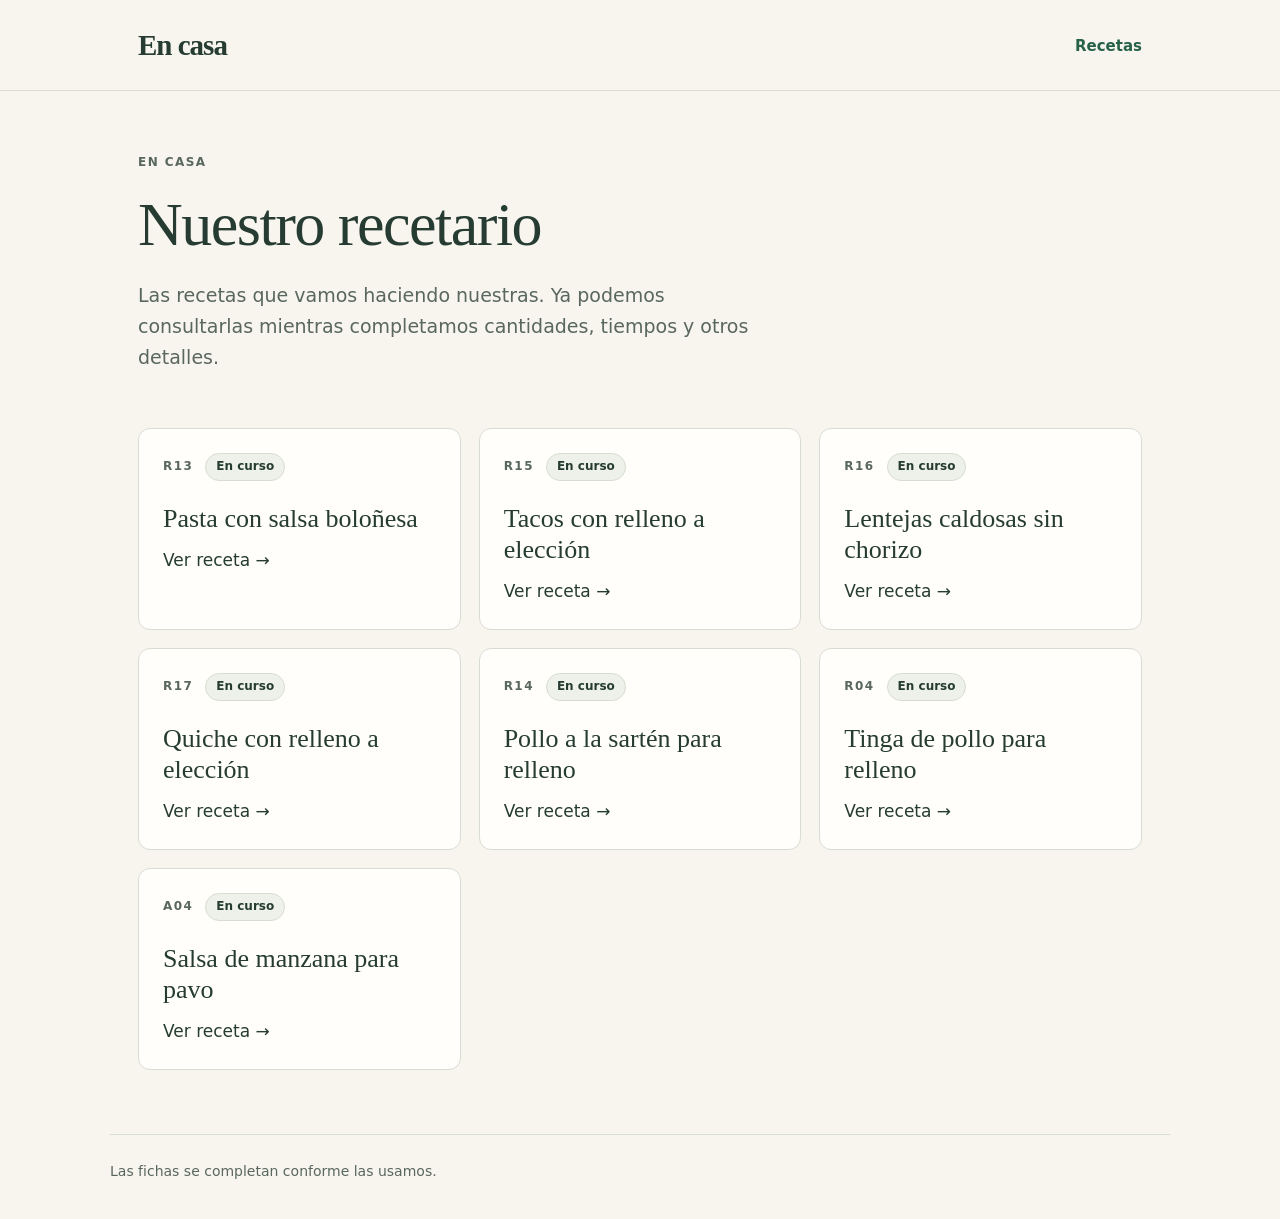
==== docs/index.html @ 9128fe12 "Publicar primera versión del recetario de casa" ====
<!doctype html>
<html lang="es">
<head>
  <meta charset="utf-8">
  <meta name="viewport" content="width=device-width, initial-scale=1">
  <meta name="description" content="El recetario de casa: preparaciones habituales y detalles por completar.">
  <title>Nuestro recetario · En casa</title>
  <link rel="stylesheet" href="assets/style.css">
</head>
<body>
  <header class="site-header">
    <div class="container header-inner">
      <a class="brand" href="index.html">En casa</a>
      <nav class="site-nav" aria-label="Navegación principal"><a href="index.html">Recetas</a></nav>
    </div>
  </header>
  <main class="container">
    <section class="hero">
      <p class="eyebrow">En casa</p>
      <h1>Nuestro recetario</h1>
      <p class="lead">Las recetas que vamos haciendo nuestras. Ya podemos consultarlas mientras completamos cantidades, tiempos y otros detalles.</p>
    </section>
    <div class="recipe-grid">
      <a class="recipe-card" href="recetas/R13_pasta_bolonesa.html">
        <div class="card-meta"><span class="recipe-id">R13</span><span class="status">En curso</span></div>
        <h2>Pasta con salsa boloñesa</h2>
        <span class="card-link">Ver receta <span aria-hidden="true">→</span></span>
      </a>
      <a class="recipe-card" href="recetas/R15_tacos.html">
        <div class="card-meta"><span class="recipe-id">R15</span><span class="status">En curso</span></div>
        <h2>Tacos con relleno a elección</h2>
        <span class="card-link">Ver receta <span aria-hidden="true">→</span></span>
      </a>
      <a class="recipe-card" href="recetas/R16_lentejas.html">
        <div class="card-meta"><span class="recipe-id">R16</span><span class="status">En curso</span></div>
        <h2>Lentejas caldosas sin chorizo</h2>
        <span class="card-link">Ver receta <span aria-hidden="true">→</span></span>
      </a>
      <a class="recipe-card" href="recetas/R17_quiche.html">
        <div class="card-meta"><span class="recipe-id">R17</span><span class="status">En curso</span></div>
        <h2>Quiche con relleno a elección</h2>
        <span class="card-link">Ver receta <span aria-hidden="true">→</span></span>
      </a>
      <a class="recipe-card" href="recetas/R14_pollo_sarten.html">
        <div class="card-meta"><span class="recipe-id">R14</span><span class="status">En curso</span></div>
        <h2>Pollo a la sartén para relleno</h2>
        <span class="card-link">Ver receta <span aria-hidden="true">→</span></span>
      </a>
      <a class="recipe-card" href="recetas/R04_tinga_pollo.html">
        <div class="card-meta"><span class="recipe-id">R04</span><span class="status">En curso</span></div>
        <h2>Tinga de pollo para relleno</h2>
        <span class="card-link">Ver receta <span aria-hidden="true">→</span></span>
      </a>
      <a class="recipe-card" href="recetas/A04_salsa_manzana.html">
        <div class="card-meta"><span class="recipe-id">A04</span><span class="status">En curso</span></div>
        <h2>Salsa de manzana para pavo</h2>
        <span class="card-link">Ver receta <span aria-hidden="true">→</span></span>
      </a>
    </div>
  </main>
  <footer class="site-footer container">Las fichas se completan conforme las usamos.</footer>
</body>
</html>
---- docs/assets/style.css ----
:root{color-scheme:light;--paper:#f8f5ef;--ink:#263c32;--muted:#59675e;--line:#d8ddd3;--accent:#276247;--wash:#edf1e9;--white:#fffefa}
*{box-sizing:border-box}body{margin:0;background:var(--paper);color:var(--ink);font:17px/1.65 system-ui,-apple-system,BlinkMacSystemFont,"Segoe UI",sans-serif}a{color:var(--accent);text-underline-offset:4px}a:focus-visible,button:focus-visible{outline:3px solid #be693c;outline-offset:5px}.container{max-width:1060px;margin:auto;padding:0 28px}.site-header{border-bottom:1px solid var(--line)}.header-inner{display:flex;justify-content:space-between;align-items:center;min-height:90px;gap:24px}.brand{font:700 29px Georgia,serif;letter-spacing:-1px;text-decoration:none;color:var(--ink)}.site-nav a{font-size:15px;font-weight:600;text-decoration:none;padding:12px 0}.hero{padding:62px 0 36px;max-width:710px}.eyebrow,.recipe-id{font-size:12px;font-weight:700;letter-spacing:.12em;text-transform:uppercase;color:var(--muted)}h1{font:400 clamp(37px,6vw,62px)/1.08 Georgia,serif;letter-spacing:-1.5px;margin:14px 0 22px}h2{font:400 28px/1.2 Georgia,serif;margin:38px 0 16px}h3{font-size:20px;line-height:1.35}p{margin:0 0 18px}.lead{font-size:19px;color:var(--muted);max-width:630px}.recipe-grid{display:grid;grid-template-columns:repeat(3,minmax(0,1fr));gap:18px;padding-bottom:64px}.recipe-card{display:flex;flex-direction:column;min-height:170px;background:var(--white);border:1px solid var(--line);border-radius:12px;padding:24px;color:var(--ink);text-decoration:none;transition:border-color .15s,background .15s}.recipe-card:hover{border-color:var(--accent);background:#f3f6ee}.card-meta,.recipe-meta{display:flex;align-items:center;gap:12px;flex-wrap:wrap}.recipe-card h2{font-size:26px;margin:22px 0 12px}.recipe-card p{font-size:15px;color:var(--muted);margin:0}.status{display:inline-block;font-size:12px;font-weight:600;letter-spacing:0;background:var(--wash);border:1px solid var(--line);border-radius:20px;padding:3px 10px;color:var(--ink)}.site-footer{padding:25px 0 35px;border-top:1px solid var(--line);font-size:14px;color:var(--muted)}.site-footer p{margin:0}.recipe-page{max-width:850px;padding-top:28px;padding-bottom:60px}.breadcrumb{font-size:14px;margin:0 0 35px}.recipe-heading h1{font-size:clamp(36px,5vw,51px);max-width:730px;margin:16px 0 24px}.recipe-meta{margin-bottom:26px}.print-button{font:inherit;font-size:14px;color:var(--accent);background:transparent;border:1px solid var(--line);border-radius:7px;padding:8px 14px;cursor:pointer}.notice{font-size:15px;padding:18px 20px;border-left:3px solid #b3804d;background:#f1ece0;margin:22px 0}.notice p:last-child,.recipe-intro p:last-child{margin-bottom:0}.recipe-intro{margin:24px 0}.table-wrap{width:100%;overflow-x:auto}table{width:100%;border-collapse:collapse;font-size:15px;background:var(--white)}th{text-align:left;background:var(--wash);font-weight:600}th,td{padding:13px 14px;border-bottom:1px solid var(--line);vertical-align:top}th:first-child{width:28%}td:nth-child(2){min-width:110px}td p{margin:0}li{padding-left:3px;margin-bottom:10px}ol,ul{padding-left:25px}.recipe-content{overflow-wrap:anywhere}.recipe-content h2{padding-top:15px;border-top:1px solid var(--line)}.recipe-content table{margin:20px 0}.ingredients h2{margin-top:30px}
@media(max-width:760px){.recipe-grid{grid-template-columns:repeat(2,minmax(0,1fr))}.hero{padding-top:38px}.container{padding-left:22px;padding-right:22px}}
@media(max-width:480px){body{font-size:16px}.container{padding-left:18px;padding-right:18px}.header-inner{min-height:74px}.recipe-grid{grid-template-columns:1fr;gap:12px;padding-bottom:40px}.recipe-card{min-height:0;padding:20px}.recipe-card h2{margin:15px 0 0}.hero{padding:32px 0 24px}.lead{font-size:17px}.recipe-page{padding-top:22px}.breadcrumb{margin-bottom:24px}th,td{padding:10px 9px;font-size:13px}th:first-child{width:28%}td:nth-child(2){min-width:76px}.notice{padding:14px}.recipe-content table{font-size:14px}}
@media print{body{background:white;color:black;font-size:11pt}.site-header,.site-footer,.breadcrumb,.print-button{display:none}.container{max-width:none;padding:0}.recipe-page{padding:0}h1,.recipe-heading h1{font-size:25pt}h2{font-size:18pt;break-after:avoid}.notice{font-size:10pt}tr{break-inside:avoid}a{color:inherit}.table-wrap{overflow:visible}}
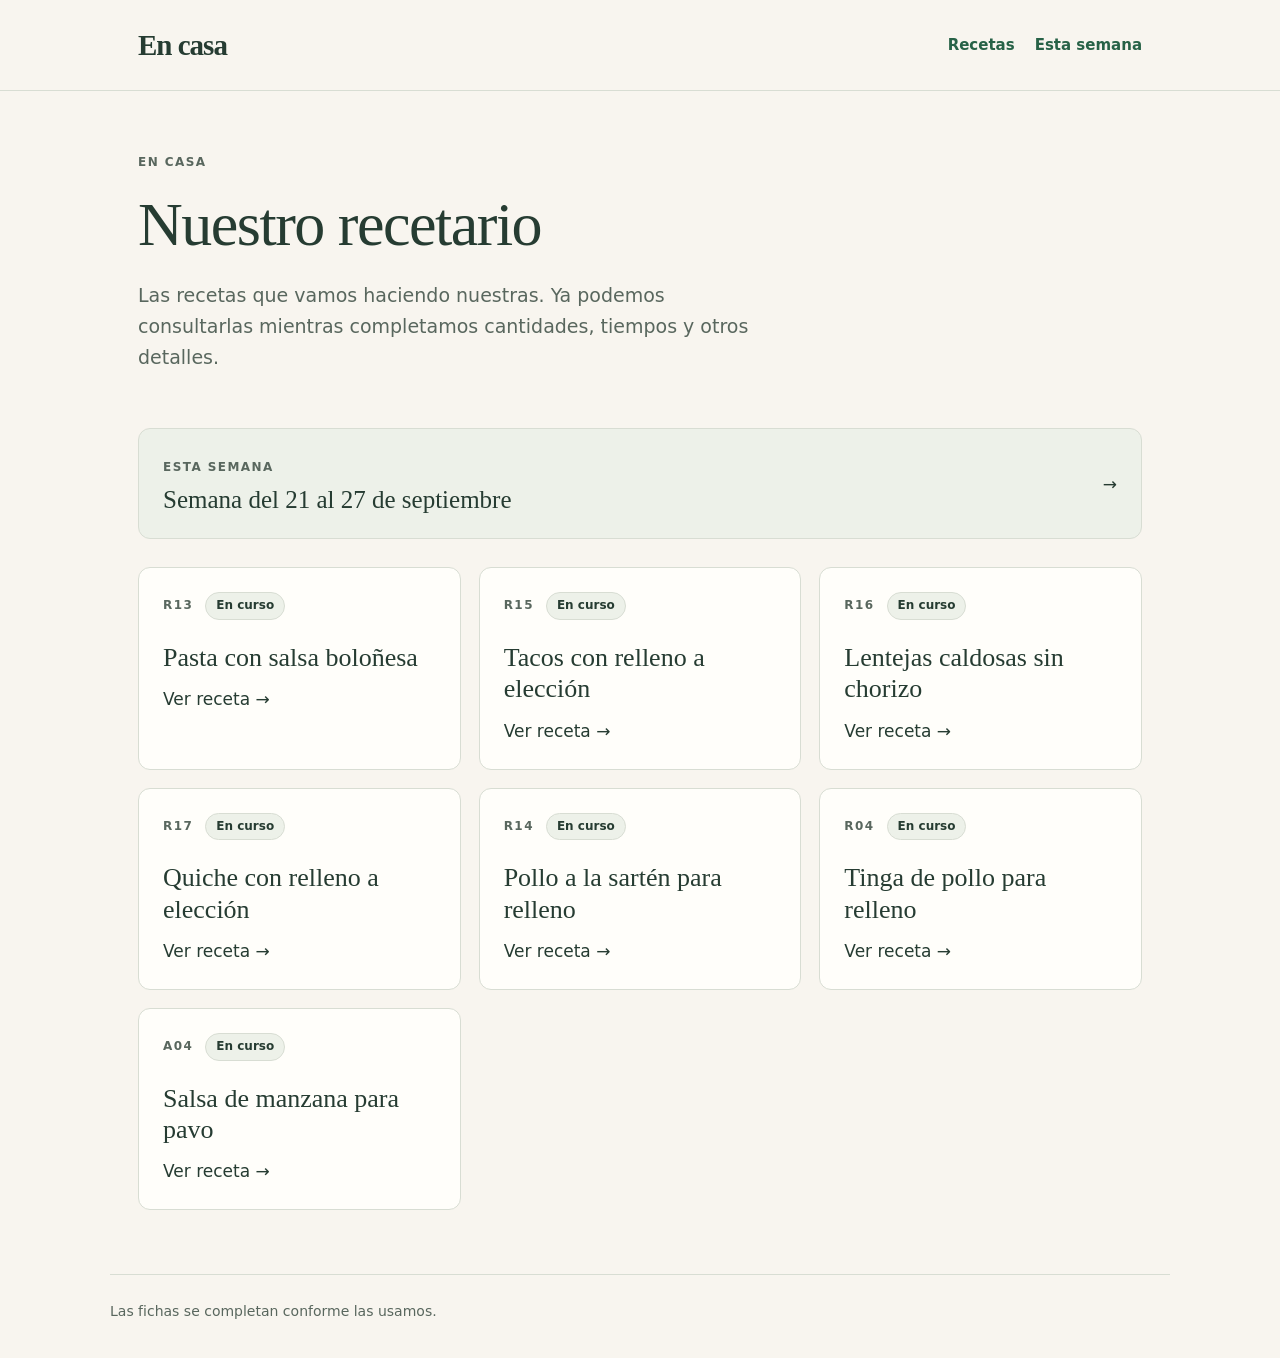
==== commit 5c99d3ea: "Añadir menú del primer piloto y navegación semanal" ====
--- a/docs/index.html
+++ b/docs/index.html
@@ -11,7 +11,7 @@
   <header class="site-header">
     <div class="container header-inner">
       <a class="brand" href="index.html">En casa</a>
-      <nav class="site-nav" aria-label="Navegación principal"><a href="index.html">Recetas</a></nav>
+      <nav class="site-nav" aria-label="Navegación principal"><a href="index.html">Recetas</a><a href="semanas/2026-09-21.html">Esta semana</a></nav>
     </div>
   </header>
   <main class="container">
@@ -20,6 +20,10 @@
       <h1>Nuestro recetario</h1>
       <p class="lead">Las recetas que vamos haciendo nuestras. Ya podemos consultarlas mientras completamos cantidades, tiempos y otros detalles.</p>
     </section>
+    <a class="week-banner" href="semanas/2026-09-21.html">
+      <span><span class="eyebrow">Esta semana</span><strong class="week-banner-title">Semana del 21 al 27 de septiembre</strong></span>
+      <span aria-hidden="true">→</span>
+    </a>
     <div class="recipe-grid">
       <a class="recipe-card" href="recetas/R13_pasta_bolonesa.html">
         <div class="card-meta"><span class="recipe-id">R13</span><span class="status">En curso</span></div>
--- a/docs/assets/style.css
+++ b/docs/assets/style.css
@@ -1,5 +1,7 @@
 :root{color-scheme:light;--paper:#f8f5ef;--ink:#263c32;--muted:#59675e;--line:#d8ddd3;--accent:#276247;--wash:#edf1e9;--white:#fffefa}
 *{box-sizing:border-box}body{margin:0;background:var(--paper);color:var(--ink);font:17px/1.65 system-ui,-apple-system,BlinkMacSystemFont,"Segoe UI",sans-serif}a{color:var(--accent);text-underline-offset:4px}a:focus-visible,button:focus-visible{outline:3px solid #be693c;outline-offset:5px}.container{max-width:1060px;margin:auto;padding:0 28px}.site-header{border-bottom:1px solid var(--line)}.header-inner{display:flex;justify-content:space-between;align-items:center;min-height:90px;gap:24px}.brand{font:700 29px Georgia,serif;letter-spacing:-1px;text-decoration:none;color:var(--ink)}.site-nav a{font-size:15px;font-weight:600;text-decoration:none;padding:12px 0}.hero{padding:62px 0 36px;max-width:710px}.eyebrow,.recipe-id{font-size:12px;font-weight:700;letter-spacing:.12em;text-transform:uppercase;color:var(--muted)}h1{font:400 clamp(37px,6vw,62px)/1.08 Georgia,serif;letter-spacing:-1.5px;margin:14px 0 22px}h2{font:400 28px/1.2 Georgia,serif;margin:38px 0 16px}h3{font-size:20px;line-height:1.35}p{margin:0 0 18px}.lead{font-size:19px;color:var(--muted);max-width:630px}.recipe-grid{display:grid;grid-template-columns:repeat(3,minmax(0,1fr));gap:18px;padding-bottom:64px}.recipe-card{display:flex;flex-direction:column;min-height:170px;background:var(--white);border:1px solid var(--line);border-radius:12px;padding:24px;color:var(--ink);text-decoration:none;transition:border-color .15s,background .15s}.recipe-card:hover{border-color:var(--accent);background:#f3f6ee}.card-meta,.recipe-meta{display:flex;align-items:center;gap:12px;flex-wrap:wrap}.recipe-card h2{font-size:26px;margin:22px 0 12px}.recipe-card p{font-size:15px;color:var(--muted);margin:0}.status{display:inline-block;font-size:12px;font-weight:600;letter-spacing:0;background:var(--wash);border:1px solid var(--line);border-radius:20px;padding:3px 10px;color:var(--ink)}.site-footer{padding:25px 0 35px;border-top:1px solid var(--line);font-size:14px;color:var(--muted)}.site-footer p{margin:0}.recipe-page{max-width:850px;padding-top:28px;padding-bottom:60px}.breadcrumb{font-size:14px;margin:0 0 35px}.recipe-heading h1{font-size:clamp(36px,5vw,51px);max-width:730px;margin:16px 0 24px}.recipe-meta{margin-bottom:26px}.print-button{font:inherit;font-size:14px;color:var(--accent);background:transparent;border:1px solid var(--line);border-radius:7px;padding:8px 14px;cursor:pointer}.notice{font-size:15px;padding:18px 20px;border-left:3px solid #b3804d;background:#f1ece0;margin:22px 0}.notice p:last-child,.recipe-intro p:last-child{margin-bottom:0}.recipe-intro{margin:24px 0}.table-wrap{width:100%;overflow-x:auto}table{width:100%;border-collapse:collapse;font-size:15px;background:var(--white)}th{text-align:left;background:var(--wash);font-weight:600}th,td{padding:13px 14px;border-bottom:1px solid var(--line);vertical-align:top}th:first-child{width:28%}td:nth-child(2){min-width:110px}td p{margin:0}li{padding-left:3px;margin-bottom:10px}ol,ul{padding-left:25px}.recipe-content{overflow-wrap:anywhere}.recipe-content h2{padding-top:15px;border-top:1px solid var(--line)}.recipe-content table{margin:20px 0}.ingredients h2{margin-top:30px}
+.header-inner{flex-wrap:wrap}.site-nav{display:flex;flex-wrap:wrap;gap:8px 20px}.site-nav a{white-space:nowrap}.week-banner{display:flex;align-items:center;justify-content:space-between;gap:20px;padding:22px 24px;margin:0 0 28px;background:var(--wash);border:1px solid var(--line);border-radius:12px;text-decoration:none;color:var(--ink)}.week-banner:hover{border-color:var(--accent)}.week-banner-title{display:block;font:400 25px/1.3 Georgia,serif;margin-top:5px}.week-period{color:var(--muted);font-size:15px}.week-content{margin-top:28px}.week-content table{table-layout:fixed}.week-content th:first-child{width:18%}.week-content th:nth-child(2),.week-content th:nth-child(3){width:41%}.week-content td{min-width:0;overflow-wrap:anywhere}
 @media(max-width:760px){.recipe-grid{grid-template-columns:repeat(2,minmax(0,1fr))}.hero{padding-top:38px}.container{padding-left:22px;padding-right:22px}}
 @media(max-width:480px){body{font-size:16px}.container{padding-left:18px;padding-right:18px}.header-inner{min-height:74px}.recipe-grid{grid-template-columns:1fr;gap:12px;padding-bottom:40px}.recipe-card{min-height:0;padding:20px}.recipe-card h2{margin:15px 0 0}.hero{padding:32px 0 24px}.lead{font-size:17px}.recipe-page{padding-top:22px}.breadcrumb{margin-bottom:24px}th,td{padding:10px 9px;font-size:13px}th:first-child{width:28%}td:nth-child(2){min-width:76px}.notice{padding:14px}.recipe-content table{font-size:14px}}
+@media(max-width:480px){.header-inner{gap:4px 16px;padding-top:12px;padding-bottom:12px}.site-nav{gap:6px 14px}.site-nav a{font-size:14px}.week-banner{padding:18px}.week-banner-title{font-size:22px}.week-content th,.week-content td{padding:10px 7px;font-size:13px}.week-content th:first-child{width:82px}.week-content th:nth-child(2),.week-content th:nth-child(3){width:calc((100% - 82px)/2)}.week-content td:first-child{overflow-wrap:normal}}
 @media print{body{background:white;color:black;font-size:11pt}.site-header,.site-footer,.breadcrumb,.print-button{display:none}.container{max-width:none;padding:0}.recipe-page{padding:0}h1,.recipe-heading h1{font-size:25pt}h2{font-size:18pt;break-after:avoid}.notice{font-size:10pt}tr{break-inside:avoid}a{color:inherit}.table-wrap{overflow:visible}}
